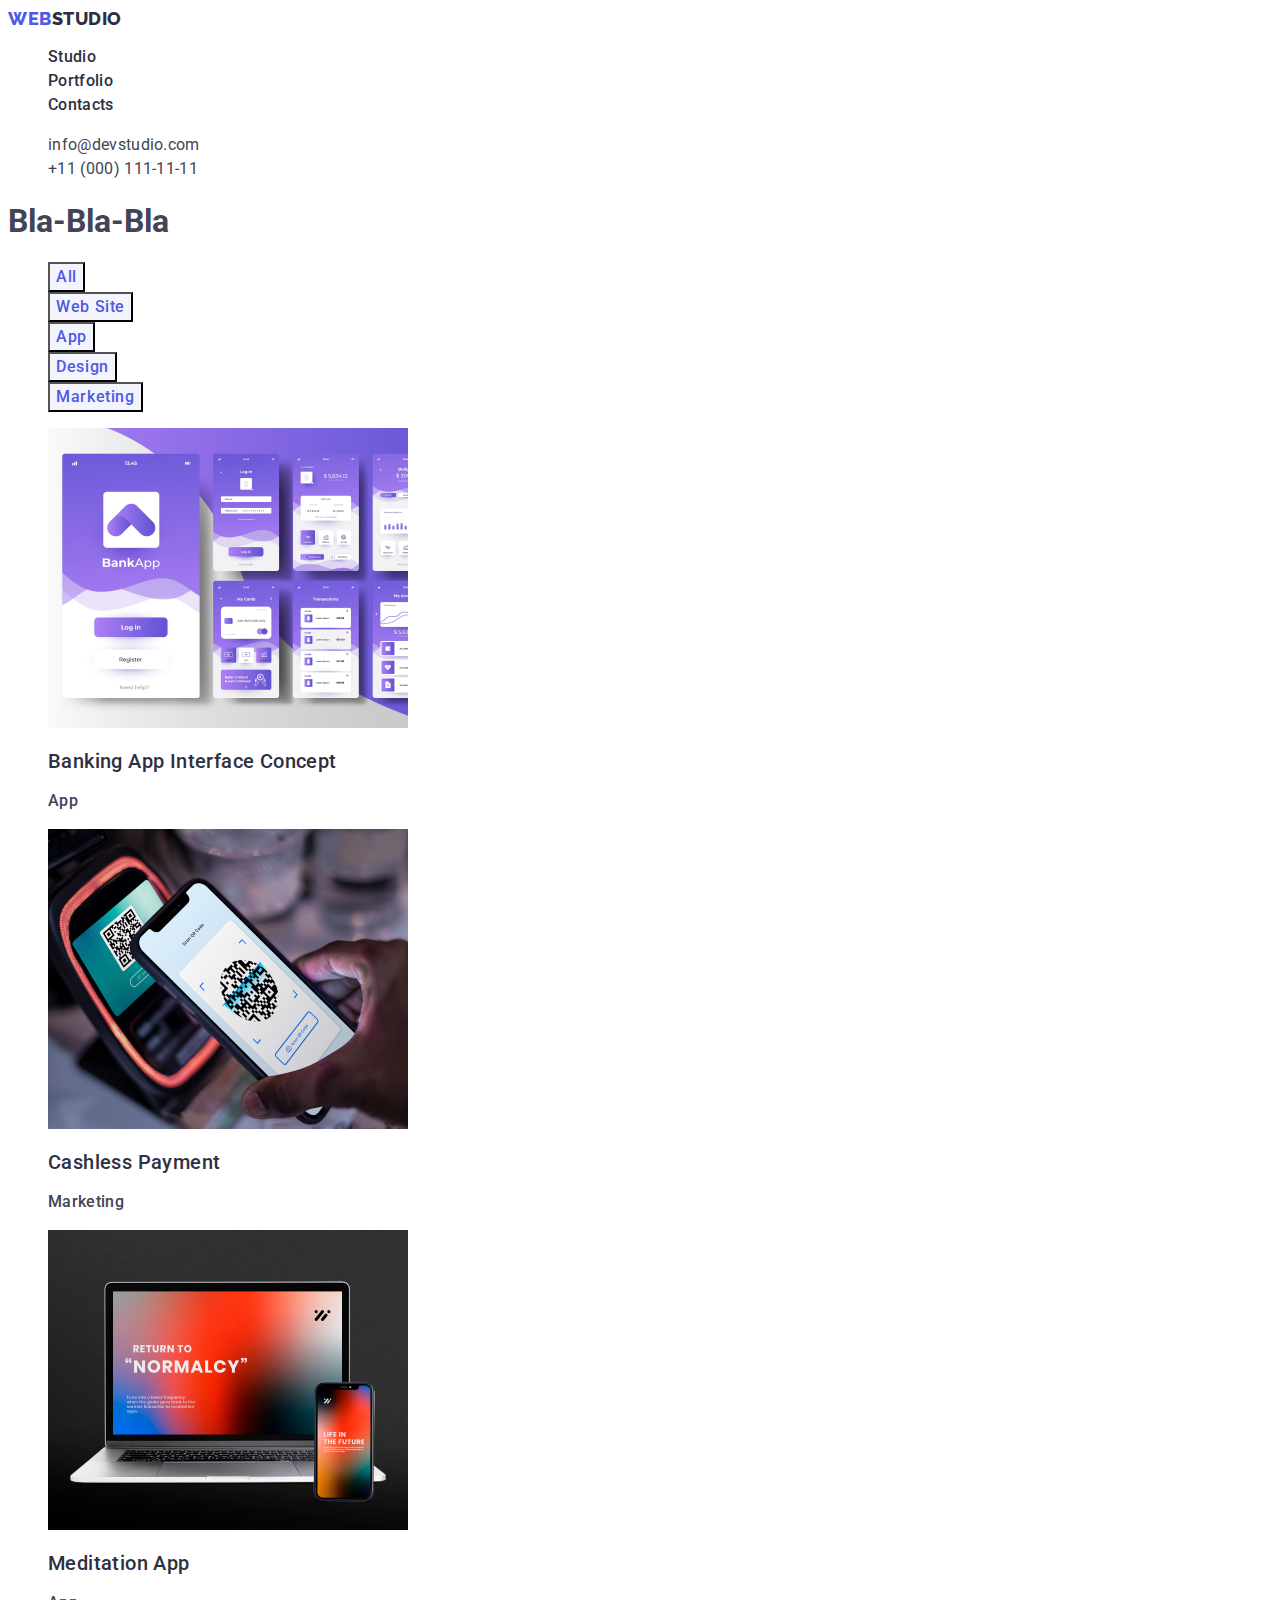
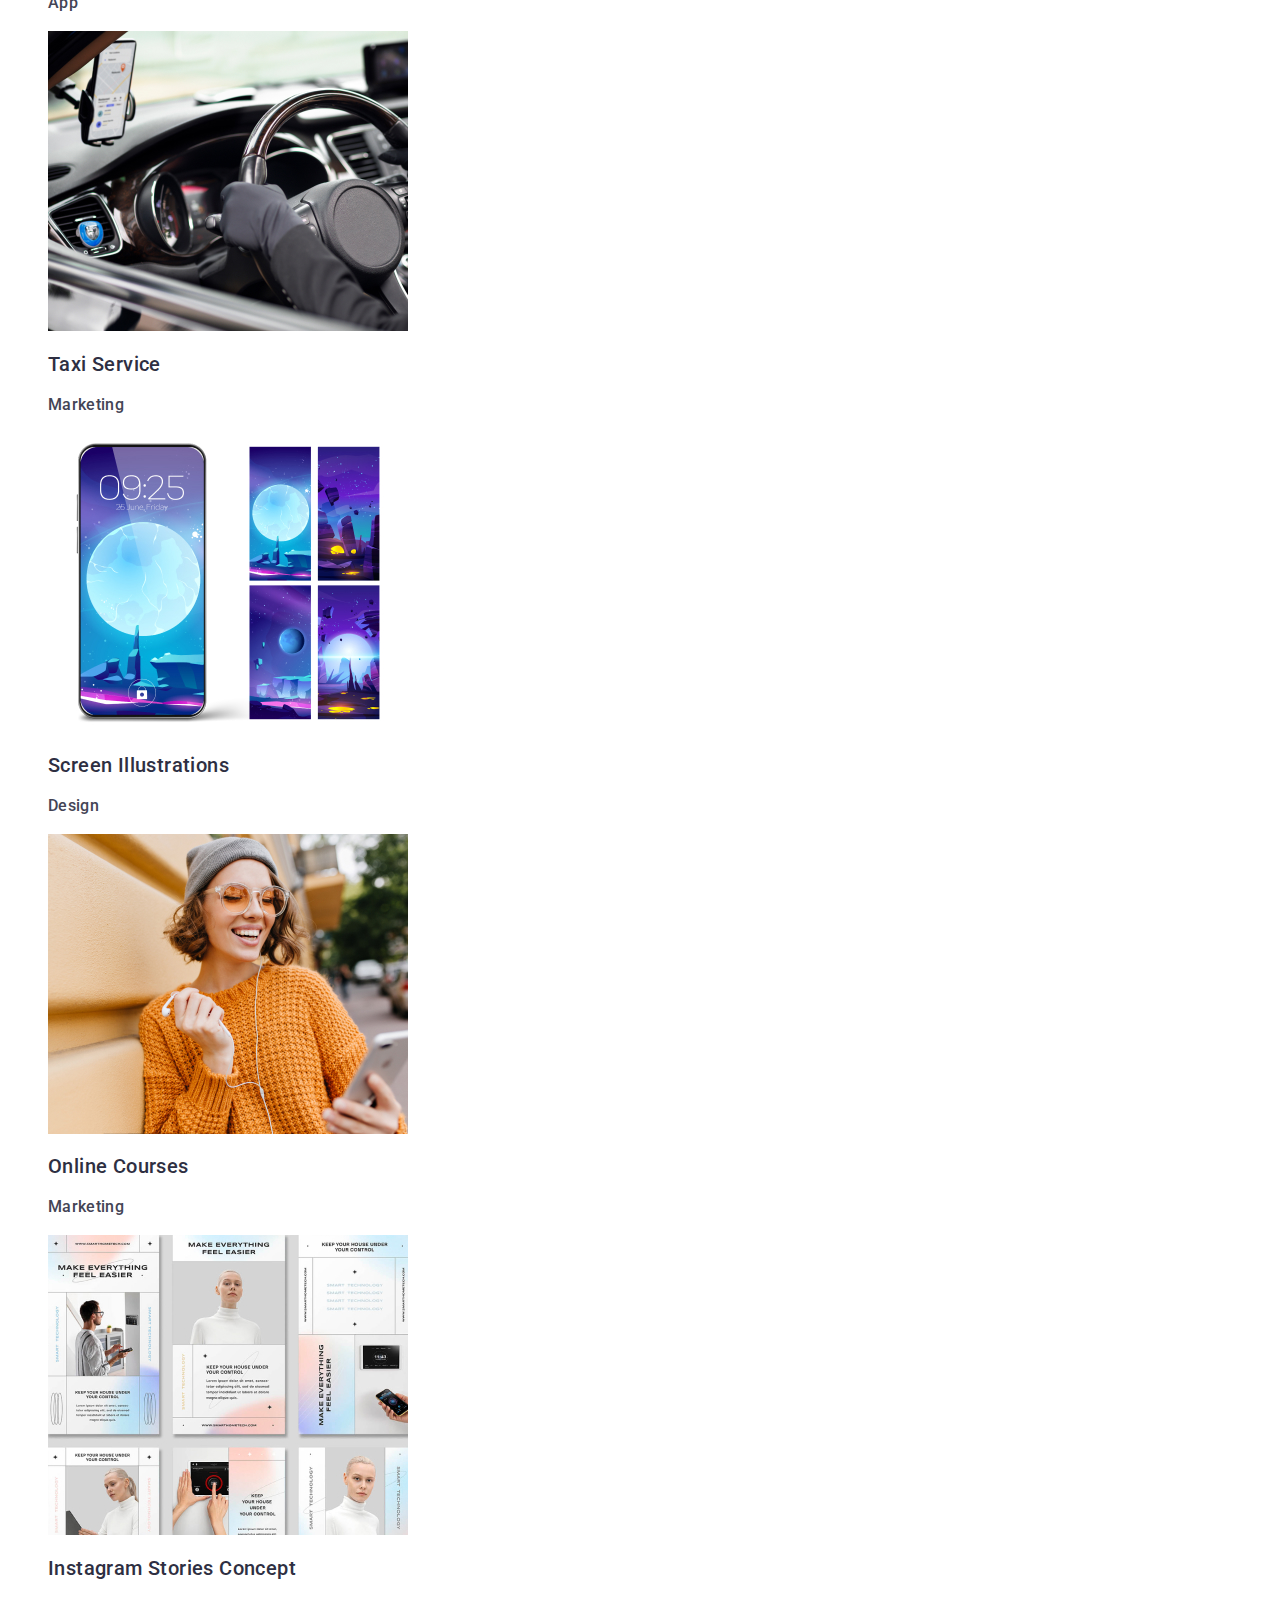
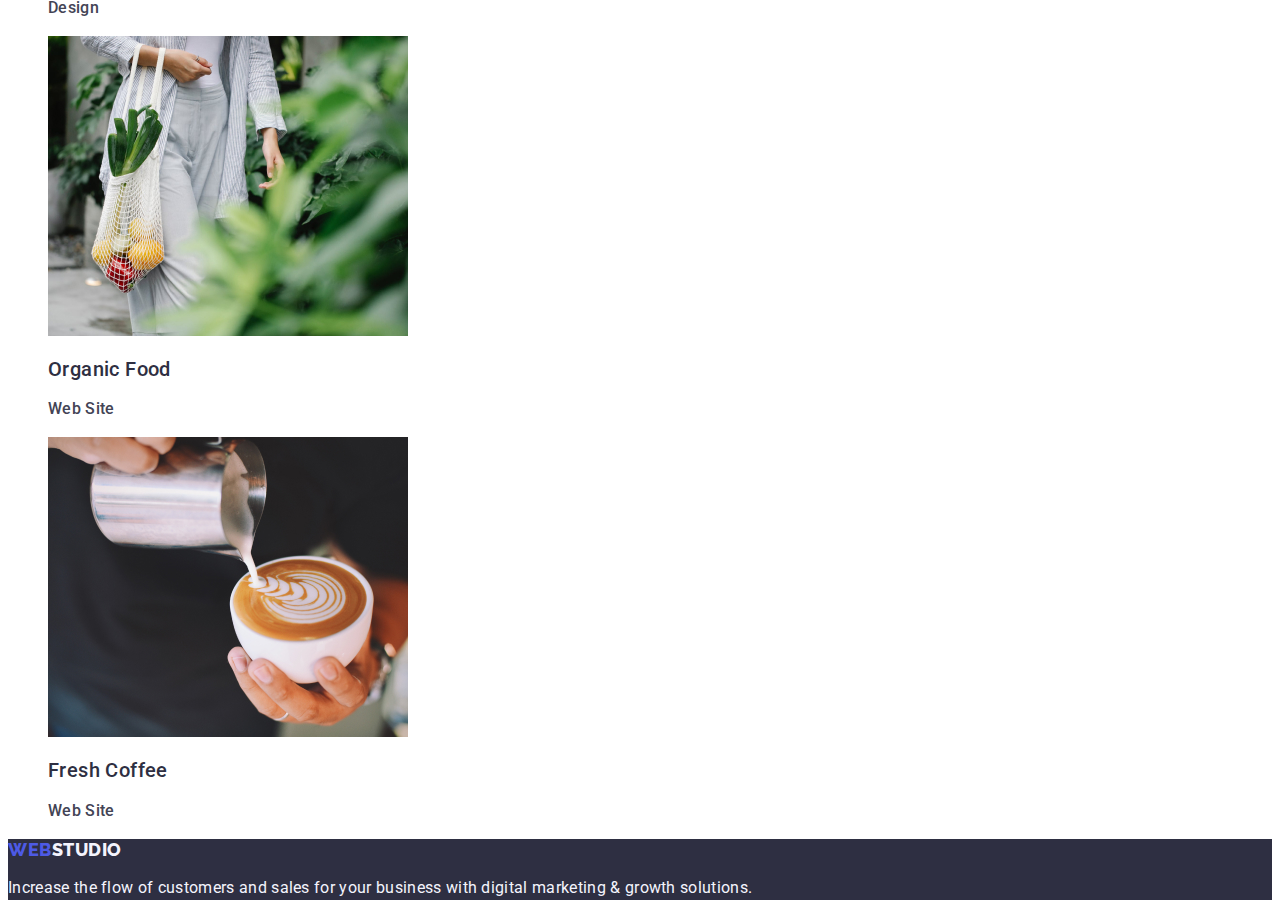
==== portfolio.html @ 4696fb1e "Initial commit" ====
<!DOCTYPE html>
<html lang="en">

<head>
    <meta charset="UTF-8">
    <meta name="viewport" content="width=device-width, initial-scale=1.0">
    <title>Document</title>
    <link rel="preconnect" href="https://fonts.googleapis.com">
    <link rel="preconnect" href="https://fonts.gstatic.com" crossorigin>
    <link
        href="https://fonts.googleapis.com/css2?family=Raleway:wght@800&family=Roboto:wght@400;500;700;900&display=swap"
        rel="stylesheet">
    <link rel="stylesheet" href="css/styles.css">
</head>

<body>
    <header>
        <nav>
            <a href="./index.html" class="web link">Web<span class="head-studio">Studio</span></a>
            <ul class="list">
                <li>
                    <a href="./index.html" class="nav_list link">Studio</a>
                </li>
                <li>
                    <a href="./portfolio.html" class="nav_list link">Portfolio</a>
                </li>
                <li>
                    <a href="" class="nav_list link">Contacts</a>
                </li>
            </ul>
        </nav>
        <address class="info">
            <ul class="list">
                <li>
                    <a href="mailto:info@devstudio.com" class="info-style link">info@devstudio.com</a>
                </li>
                <li>
                    <a href="tel:+110001111111" class="info-style link">+11 (000) 111-11-11</a>
                </li>
            </ul>
        </address>
    </header>
    <main>
        <section>
            <h1>Bla-Bla-Bla</h1>
            <ul class="list">
                <li>
                    <button type="button" class="portfolio-btn">All</button>
                </li>
                <li>
                    <button type="button" class="portfolio-btn">Web Site</button>
                </li>
                <li>
                    <button type="button" class="portfolio-btn">App</button>
                </li>
                <li>
                    <button type="button" class="portfolio-btn">Design</button>
                </li>
                <li>
                    <button type="button" class="portfolio-btn">Marketing</button>
                </li>
            </ul>
            <ul class="list">
                <li>
                    <a href="" class="link">
                        <img src="./images/ProjectCard1.jpg" alt="ProjectCard1" width="360">
                        <h2 class="portfolio-article">Banking App Interface Concept</h2>
                        <p class="portfolio-paragraph">App</p>
                    </a>
                </li>
                <li>
                    <a href="" class="link">
                        <img src="./images/ProjectCard2.jpg" alt="ProjectCard2" width="360">
                        <h2 class="portfolio-article">Cashless Payment</h2>
                        <p class="portfolio-paragraph">Marketing</p>
                    </a>
                </li>
                <li>
                    <a href="" class="link">
                        <img src="./images/ProjectCard3.jpg" alt="ProjectCard3" width="360">
                        <h2 class="portfolio-article">Meditation App</h2>
                        <p class="portfolio-paragraph">App</p>
                    </a>
                </li>
                <li>
                    <a href="" class="link">
                        <img src="./images/ProjectCard4.jpg" alt="ProjectCard4" width="360">
                        <h2 class="portfolio-article">Taxi Service</h2>
                        <p class="portfolio-paragraph">Marketing</p>
                    </a>
                </li>
                <li>
                    <a href="" class="link">
                        <img src="./images/ProjectCard5.jpg" alt="ProjectCard5" width="360">
                        <h2 class="portfolio-article">Screen Illustrations</h2>
                        <p class="portfolio-paragraph">Design</p>
                    </a>
                </li>
                <li>
                    <a href="" class="link">
                        <img src="./images/ProjectCard6.jpg" alt="ProjectCard6" width="360">
                        <h2 class="portfolio-article">Online Courses</h2>
                        <p class="portfolio-paragraph">Marketing</p>
                    </a>
                </li>
                <li>
                    <a href="" class="link">
                        <img src="./images/ProjectCard7.jpg" alt="ProjectCard7" width="360">
                        <h2 class="portfolio-article">Instagram Stories Concept</h2>
                        <p class="portfolio-paragraph">Design</p>
                    </a>
                </li>
                <li>
                    <a href="" class="link">
                        <img src="./images/ProjectCard8.jpg" alt="ProjectCard8" width="360">
                        <h2 class="portfolio-article">Organic Food</h2>
                        <p class="portfolio-paragraph">Web Site</p>
                    </a>
                </li>
                <li>
                    <a href="" class="link">
                        <img src="./images/ProjectCard9.jpg" alt="ProjectCard9" width="360">
                        <h2 class="portfolio-article">Fresh Coffee</h2>
                        <p class="portfolio-paragraph">Web Site</p>
                    </a>
                </li>
            </ul>
        </section>
    </main>
    <footer class="foo">
        <a href="./index.html" class="web link">Web<span class="foo-studio">Studio</span></a>
        <p class="foo-paragraph">
            Increase the flow of customers and sales for your business with digital marketing & growth solutions.
        </p>
    </footer>
</body>

</html>
---- css/styles.css ----
:root {
  --gray: #434455;
  --dark_gray: #2e2f42;
  --iris: #4d5ae5;
  --cloud: #f4f4fd;
}

body {
  background-color: #ffffff;
  color: #434455;
  font-family: 'Roboto', sans-serif;
  font-weight: 400;
  font-size: 16px;
}
header {
  background-color: white;
}
footer {
  background-color: var(--dark_gray);
  color: var(--cloud);
}
.sect-first {
  background-color: var(--dark_gray);
}
.solution {
  color: #ffffff;
  line-height: 1.07;
  font-size: 56px;
  font-weight: 700;
  text-align: center;
  letter-spacing: 0.02em;
}
.article {
  color: var(--dark_gray);
  font-size: 36px;
  font-weight: 700;
  text-transform: capitalize;
  text-align: center;
  line-height: 1.11;
  letter-spacing: 0.02em;
}
.features-article {
  color: var(--dark_gray);
  font-size: 20px;
  font-weight: 500;
  line-height: 1.2;
  letter-spacing: 0.02em;
}
.people-article {
  color: var(--dark_gray);
  font-size: 20px;
  font-weight: 500;
  line-height: 1.2;
  letter-spacing: 0.02em;
}
.portfolio-article {
  color: var(--dark_gray);
  font-size: 20px;
  font-weight: 500;
  line-height: 1.2;
  letter-spacing: 0.02em;
}
.features-paragraph {
  color: var(--gray);
  font-size: 16px;
  font-weight: 500;
  line-height: 1.5;
  letter-spacing: 0.02em;
}
.people-paragraph {
  color: var(--gray);
  font-size: 16px;
  font-weight: 500;
  line-height: 1.5;
  letter-spacing: 0.02em;
}
.portfolio-paragraph {
  color: var(--gray);
  font-size: 16px;
  font-weight: 500;
  line-height: 1.5;
  letter-spacing: 0.02em;
}
.sect-fourth {
  background-color: var(--cloud);
}
.list-back {
  background-color: #ffffff;
}
.btn {
  background: var(--iris);
  color: white;
  font-family: 'Roboto', sans-serif;
  font-size: 16px;
  line-height: 1.5;
  letter-spacing: 0.04em;
  font-weight: 500;
  cursor: pointer;
}
.btn:hover {
  background-color: #404bbf;
}
.btn:focus {
  background-color: #404bbf;
}
.portfolio-btn {
  font-family: 'Roboto', sans-serif;
  font-weight: 500;
  letter-spacing: 0.04em;
  font-size: 16px;
  line-height: 1.5;
  cursor: pointer;
  color: var(--iris);
  background-color: var(--cloud);
}
.portfolio-btn:focus {
  color: #ffffff;
  background-color: #404bbf;
}
.portfolio-btn:hover {
  color: #ffffff;
  background-color: #404bbf;
}
.web {
  font-size: 18px;
  font-family: 'Raleway', sans-serif;
  font-weight: 800;
  line-height: 1.17;
  letter-spacing: 0.03em;
  text-transform: uppercase;
  text-decoration: none;
  color: var(--iris);
}
.link {
  text-decoration: none;
}
.list {
  list-style: none;
}
.head-studio {
  color: var(--dark_gray);
}
.foo-studio {
  color: var(--cloud);
}
.nav_list {
  font-weight: 500;
  font-size: 16px;
  line-height: 1.5;
  letter-spacing: 0.02em;
  color: var(--dark_gray);
}
.nav_list:focus {
  color: #404bbf;
}
.nav_list:hover {
  color: #404bbf;
}
.info {
  font-style: normal;
}
.info-style {
  font-size: 16px;
  line-height: 1.5;
  letter-spacing: 0.02em;
  color: var(--gray);
}
.info-style:hover {
  color: #404bbf;
}
.info-style:focus {
  color: #404bbf;
}
.foo-paragraph {
  letter-spacing: 0.02em;
  line-height: 1.5;
  color: var(--cloud);
}
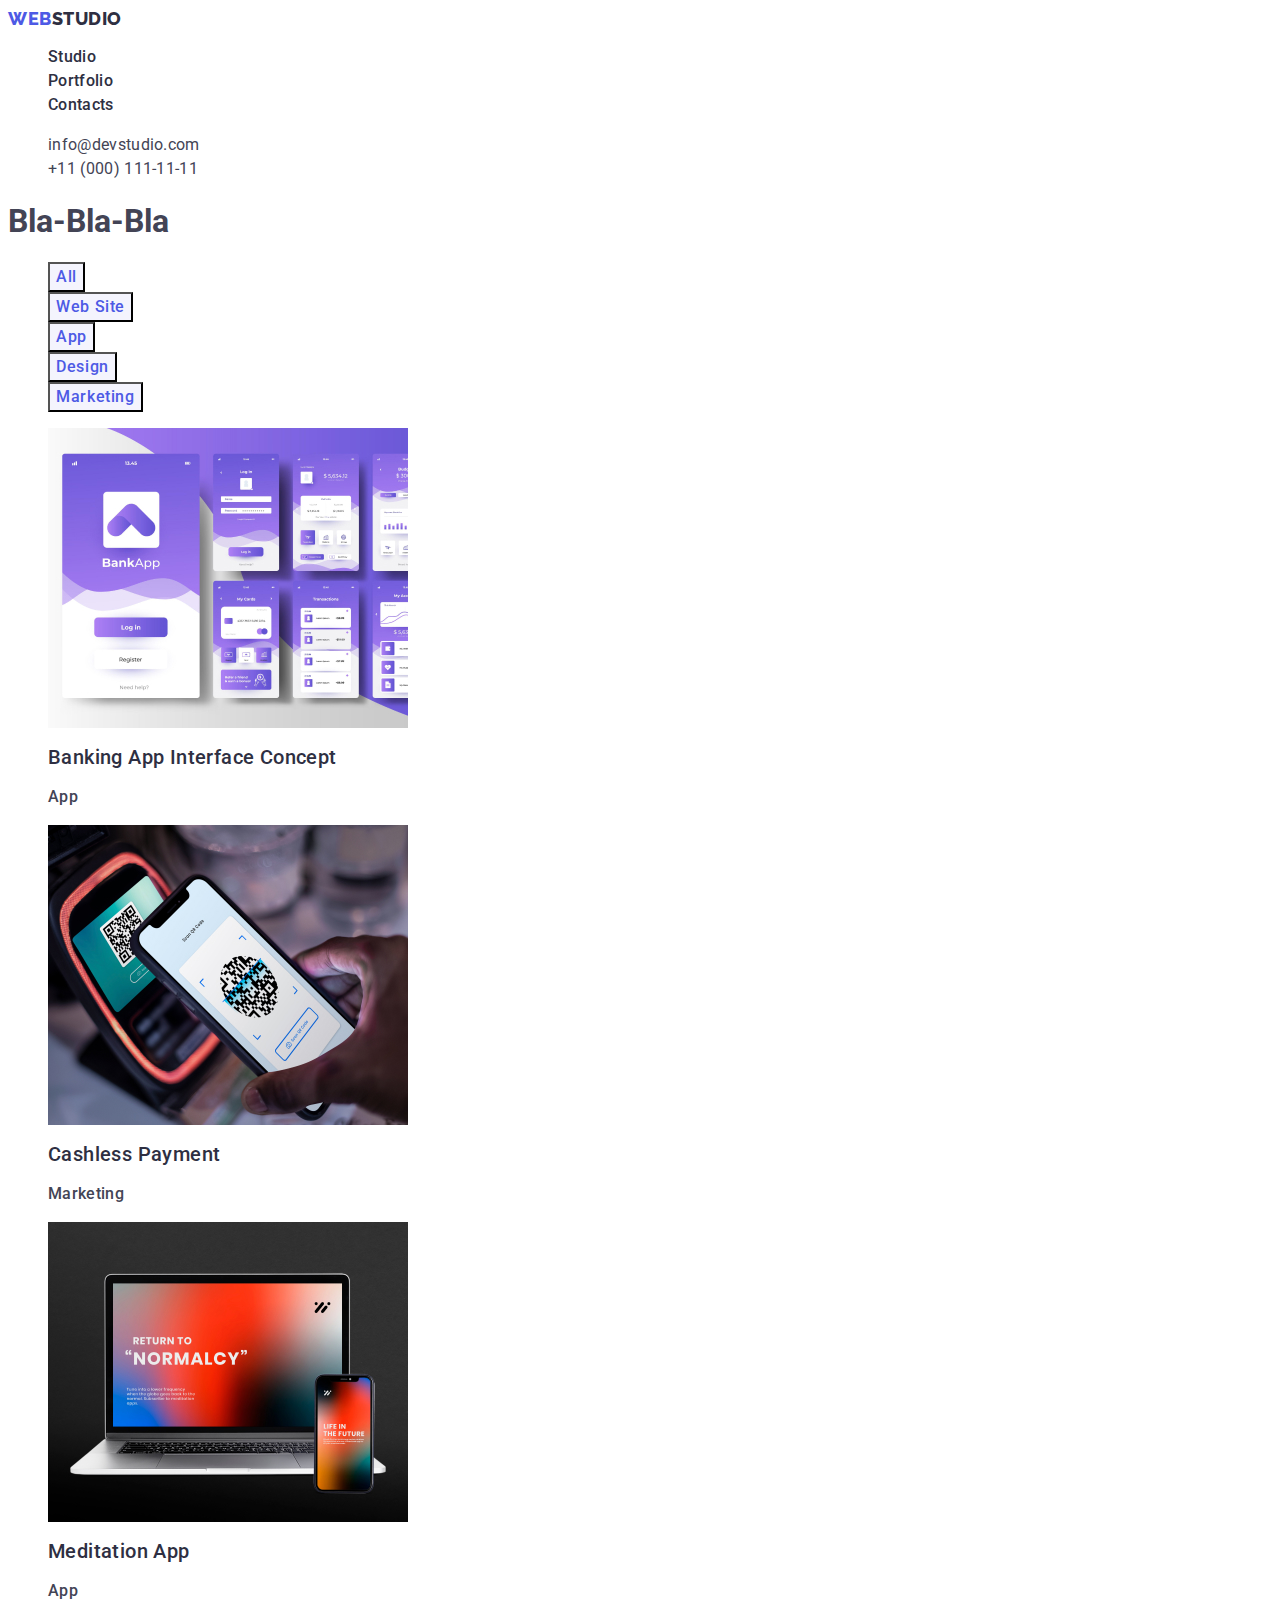
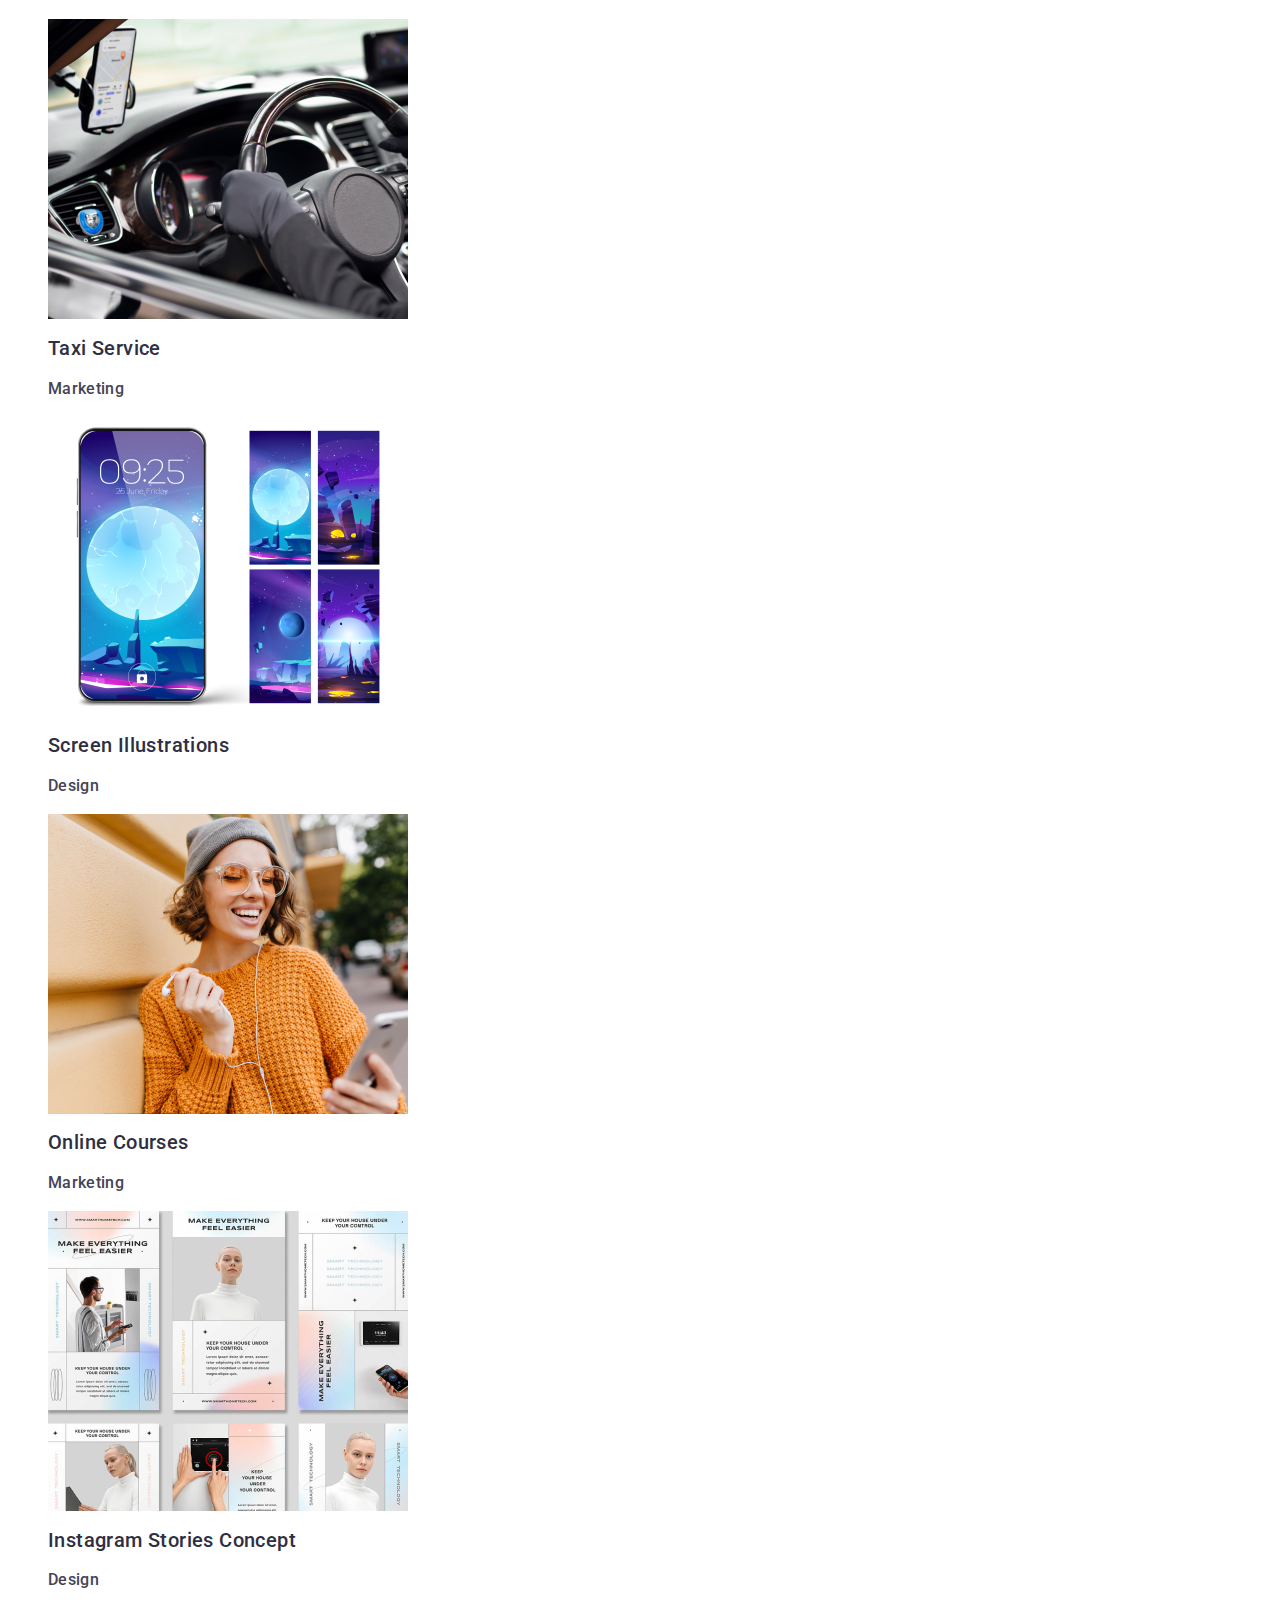
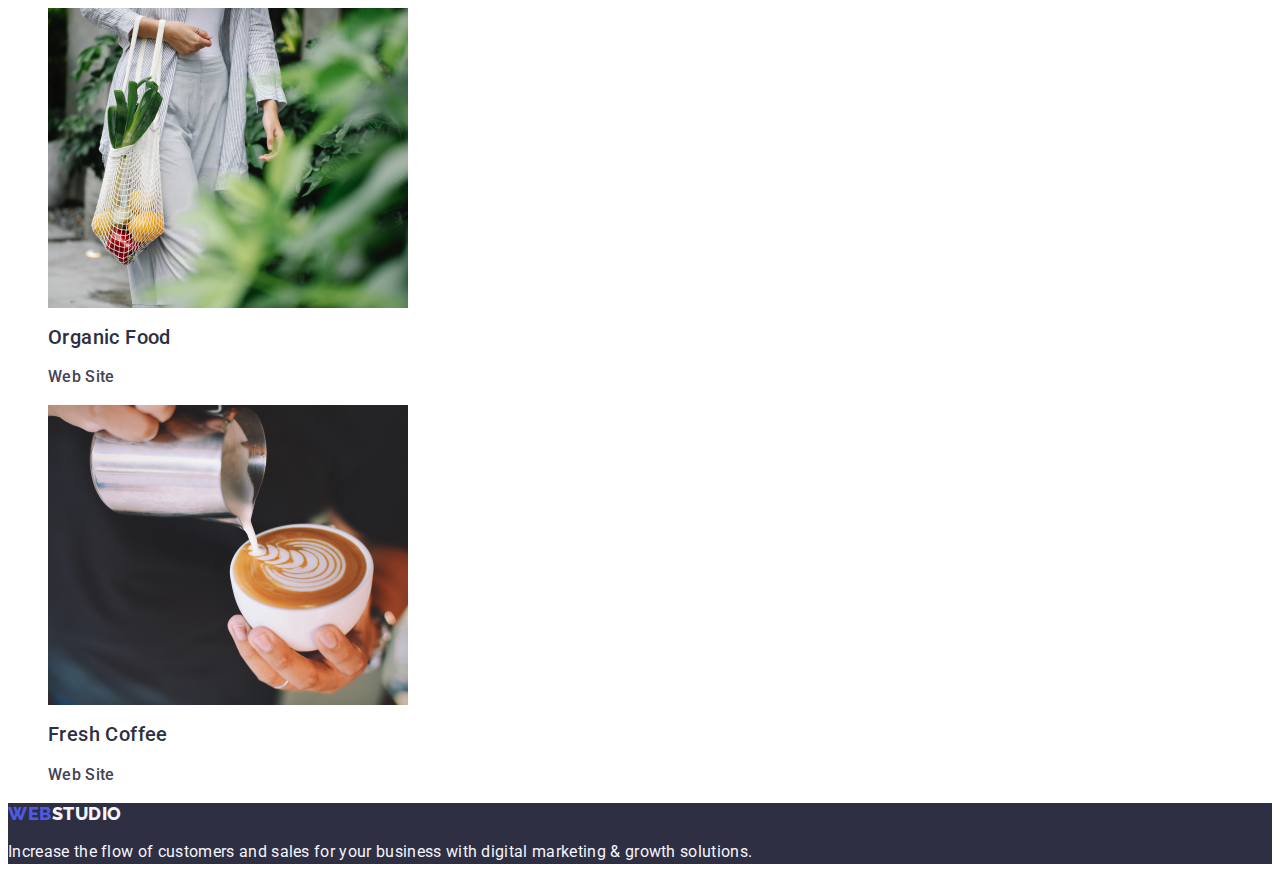
==== commit 9f0edbc6: "Update styles.css and index.html" ====
--- a/portfolio.html
+++ b/portfolio.html
@@ -7,6 +7,7 @@
     <title>Document</title>
     <link rel="preconnect" href="https://fonts.googleapis.com">
     <link rel="preconnect" href="https://fonts.gstatic.com" crossorigin>
+    <link rel="stylesheet" href="node_modules/modern-normalize/modern-normalize.css">
     <link
         href="https://fonts.googleapis.com/css2?family=Raleway:wght@800&family=Roboto:wght@400;500;700;900&display=swap"
         rel="stylesheet">
@@ -19,13 +20,13 @@
             <a href="./index.html" class="web link">Web<span class="head-studio">Studio</span></a>
             <ul class="list">
                 <li>
-                    <a href="./index.html" class="nav_list link">Studio</a>
+                    <a href="./index.html" class="nav-list link">Studio</a>
                 </li>
                 <li>
-                    <a href="./portfolio.html" class="nav_list link">Portfolio</a>
+                    <a href="./portfolio.html" class="nav-list link">Portfolio</a>
                 </li>
                 <li>
-                    <a href="" class="nav_list link">Contacts</a>
+                    <a href="" class="nav-list link">Contacts</a>
                 </li>
             </ul>
         </nav>
--- a/css/styles.css
+++ b/css/styles.css
@@ -12,23 +12,66 @@
   font-weight: 400;
   font-size: 16px;
 }
-header {
-  background-color: white;
-}
 footer {
   background-color: var(--dark_gray);
   color: var(--cloud);
 }
+img {
+  display: block;
+}
+.head {
+  border-bottom: 1px solid #e7e9fc;
+}
+.head-section {
+  display: flex;
+}
+.navigation {
+  display: flex;
+  align-items: center;
+}
+.navigation-list {
+  display: flex;
+  gap: 40px;
+}
+.nav-list {
+  font-weight: 500;
+  font-size: 16px;
+  line-height: 1.5;
+  letter-spacing: 0.02em;
+  padding: 24px 0;
+  color: var(--dark_gray);
+}
+.nav-list:focus {
+  color: #404bbf;
+}
+.nav-list:hover {
+  color: #404bbf;
+}
 .sect-first {
+  padding: 188px 0;
   background-color: var(--dark_gray);
+}
+.sect-second {
+  padding: 120px 0;
+}
+.sect-third {
+  padding-bottom: 120px;
 }
 .solution {
   color: #ffffff;
   line-height: 1.07;
   font-size: 56px;
   font-weight: 700;
+  max-width: 496px;
   text-align: center;
   letter-spacing: 0.02em;
+}
+.features-list {
+  gap: 24px;
+}
+.images-list {
+  display: flex;
+  gap: 24px;
 }
 .article {
   color: var(--dark_gray);
@@ -38,6 +81,7 @@
   text-align: center;
   line-height: 1.11;
   letter-spacing: 0.02em;
+  margin-bottom: 72px;
 }
 .features-article {
   color: var(--dark_gray);
@@ -45,6 +89,10 @@
   font-weight: 500;
   line-height: 1.2;
   letter-spacing: 0.02em;
+  margin-bottom: 8px;
+}
+.image {
+  flex-basis: calc((100% - 48px) / 3);
 }
 .people-article {
   color: var(--dark_gray);
@@ -66,6 +114,7 @@
   font-weight: 500;
   line-height: 1.5;
   letter-spacing: 0.02em;
+  width: calc((100% - 72px) / 4);
 }
 .people-paragraph {
   color: var(--gray);
@@ -96,6 +145,11 @@
   letter-spacing: 0.04em;
   font-weight: 500;
   cursor: pointer;
+  border-radius: 4px;
+  display: block;
+  border: none;
+  min-width: 169px;
+  height: 56px;
 }
 .btn:hover {
   background-color: #404bbf;
@@ -129,36 +183,36 @@
   letter-spacing: 0.03em;
   text-transform: uppercase;
   text-decoration: none;
+  margin-right: 76px;
   color: var(--iris);
 }
+
+/* Default classes */
 .link {
   text-decoration: none;
 }
 .list {
   list-style: none;
 }
+.container {
+  margin: 0 auto;
+  width: 1158px;
+  padding: 0 15px;
+}
+
 .head-studio {
   color: var(--dark_gray);
 }
 .foo-studio {
   color: var(--cloud);
 }
-.nav_list {
-  font-weight: 500;
-  font-size: 16px;
-  line-height: 1.5;
-  letter-spacing: 0.02em;
-  color: var(--dark_gray);
-}
-.nav_list:focus {
-  color: #404bbf;
-}
-.nav_list:hover {
-  color: #404bbf;
-}
 .info {
   font-style: normal;
 }
+.info-list {
+  display: flex;
+  gap: 40px;
+}
 .info-style {
   font-size: 16px;
   line-height: 1.5;
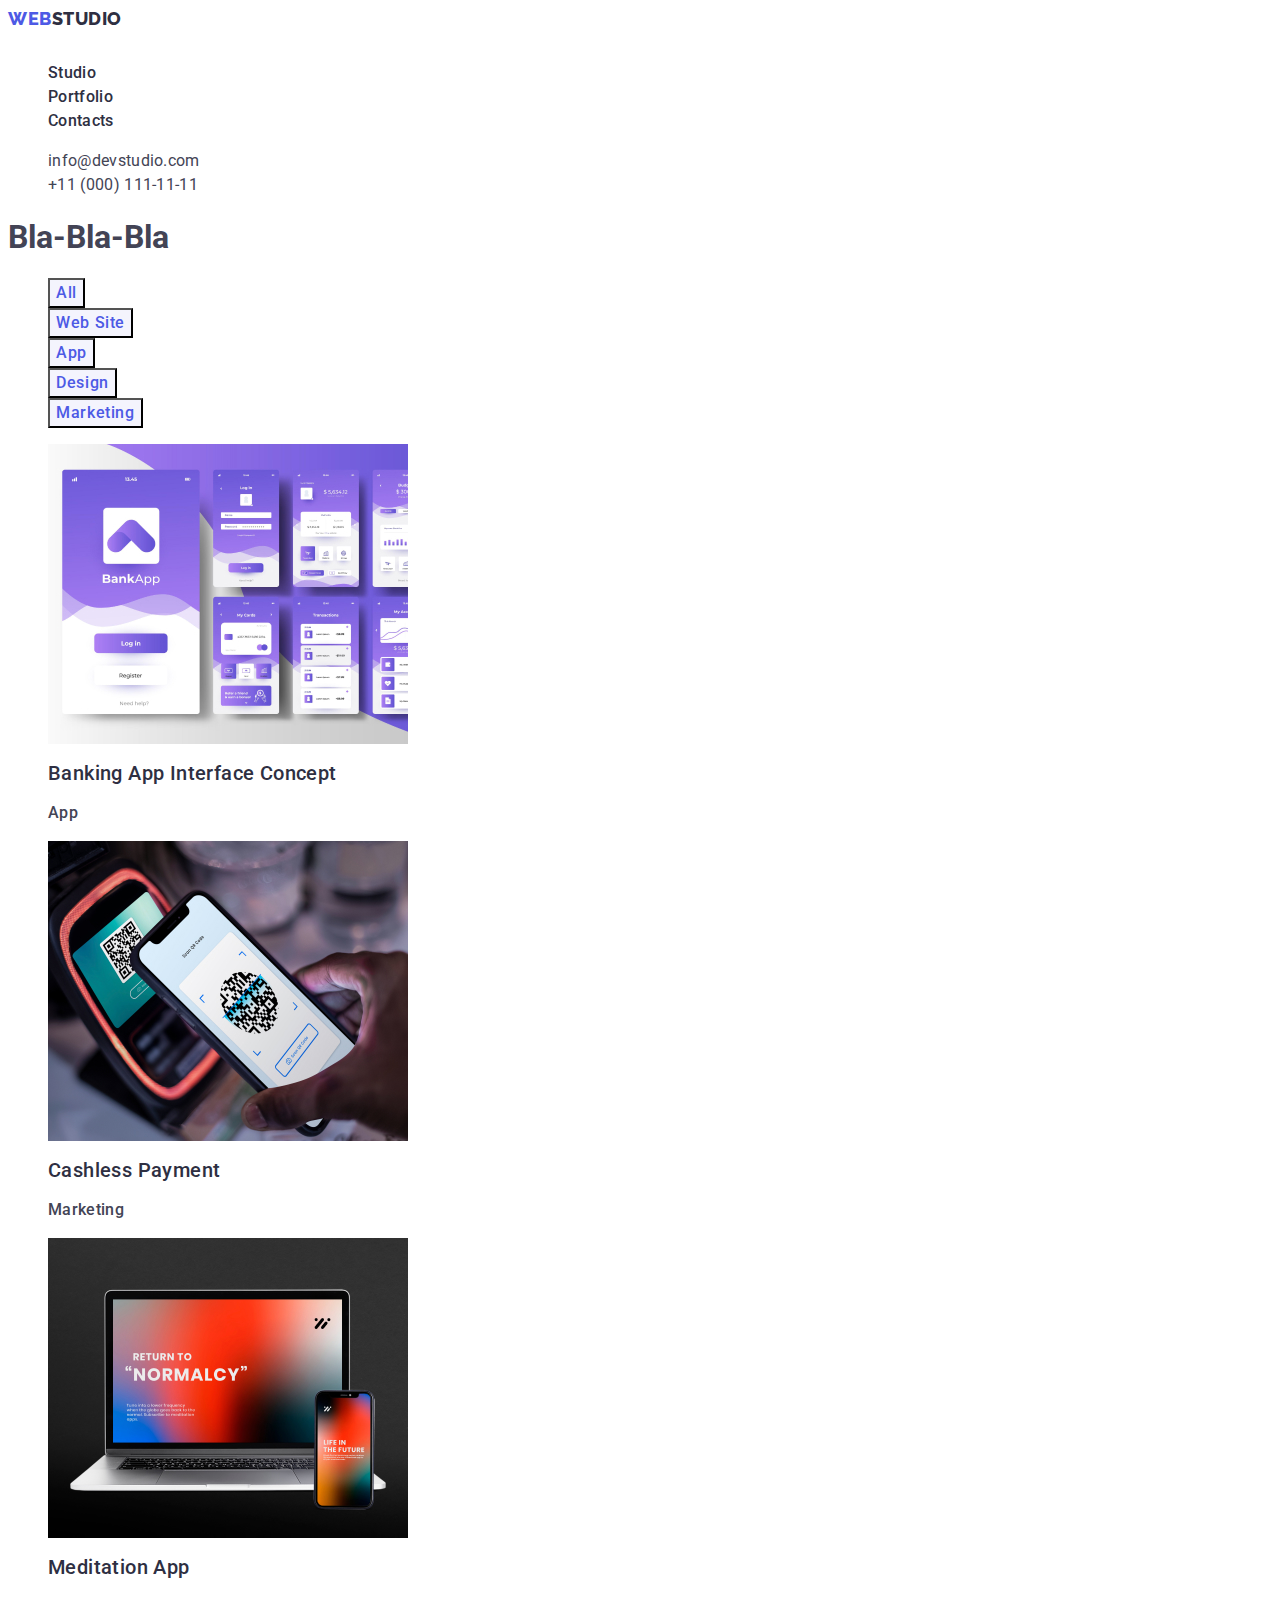
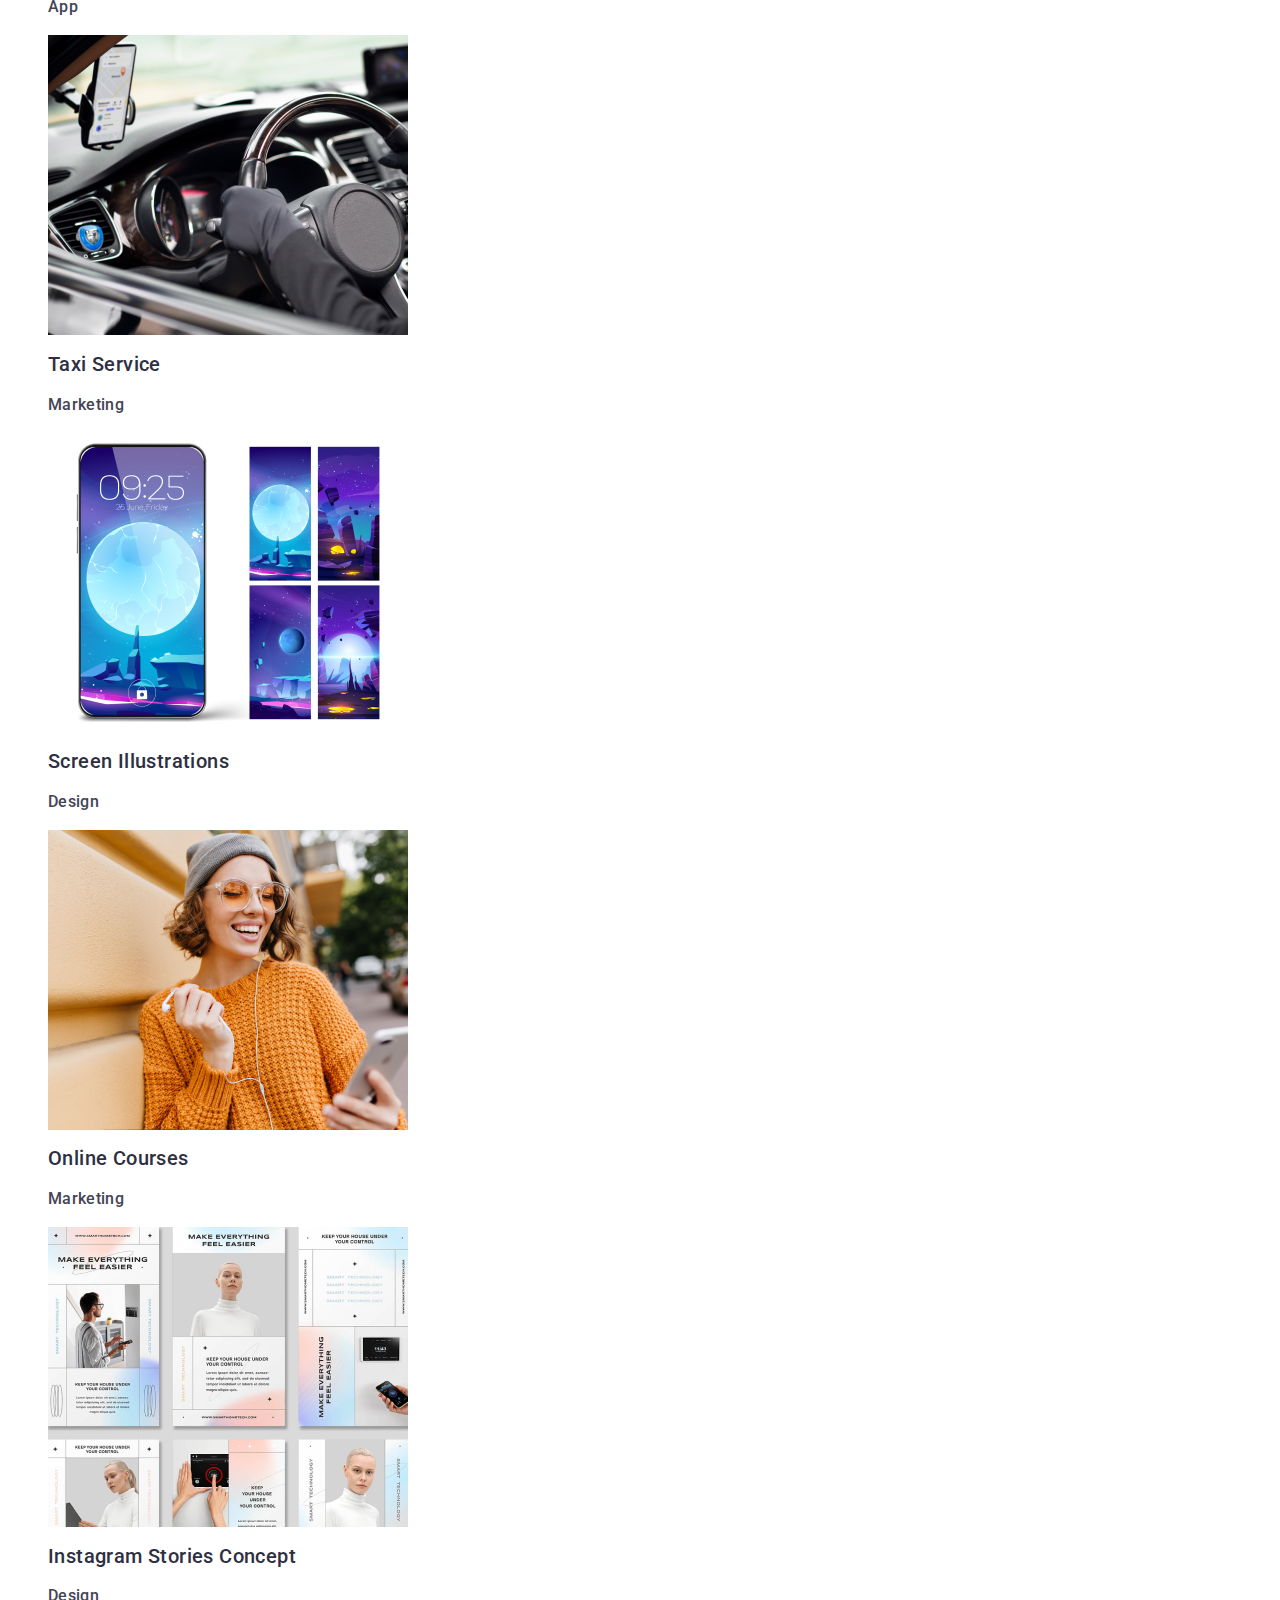
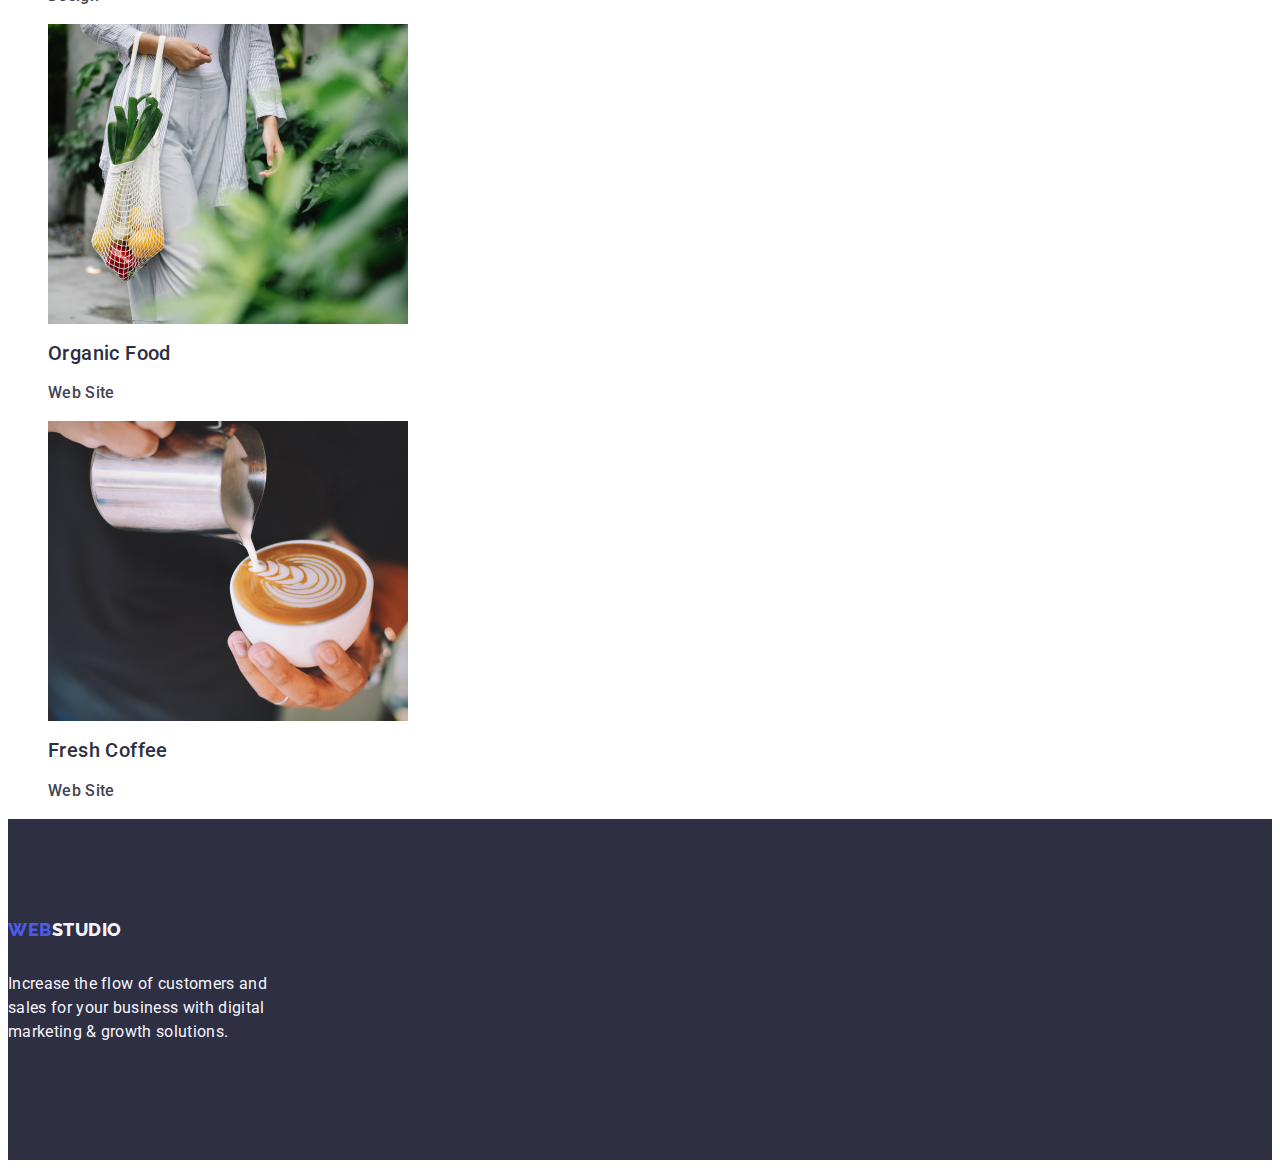
==== commit 9af1ef0f: "Update index.html and styles.css" ====
--- a/portfolio.html
+++ b/portfolio.html
@@ -7,10 +7,10 @@
     <title>Document</title>
     <link rel="preconnect" href="https://fonts.googleapis.com">
     <link rel="preconnect" href="https://fonts.gstatic.com" crossorigin>
-    <link rel="stylesheet" href="node_modules/modern-normalize/modern-normalize.css">
     <link
         href="https://fonts.googleapis.com/css2?family=Raleway:wght@800&family=Roboto:wght@400;500;700;900&display=swap"
         rel="stylesheet">
+    <link rel="stylesheet" href="node_modules/modern-normalize/modern-normalize.css">
     <link rel="stylesheet" href="css/styles.css">
 </head>
 
--- a/css/styles.css
+++ b/css/styles.css
@@ -185,6 +185,8 @@
   text-decoration: none;
   margin-right: 76px;
   color: var(--iris);
+  display: inline-block;
+  margin-bottom: 16px;
 }
 
 /* Default classes */
@@ -225,8 +227,12 @@
 .info-style:focus {
   color: #404bbf;
 }
+.foo {
+  padding: 100px 0;
+}
 .foo-paragraph {
   letter-spacing: 0.02em;
   line-height: 1.5;
+  max-width: 264px;
   color: var(--cloud);
 }
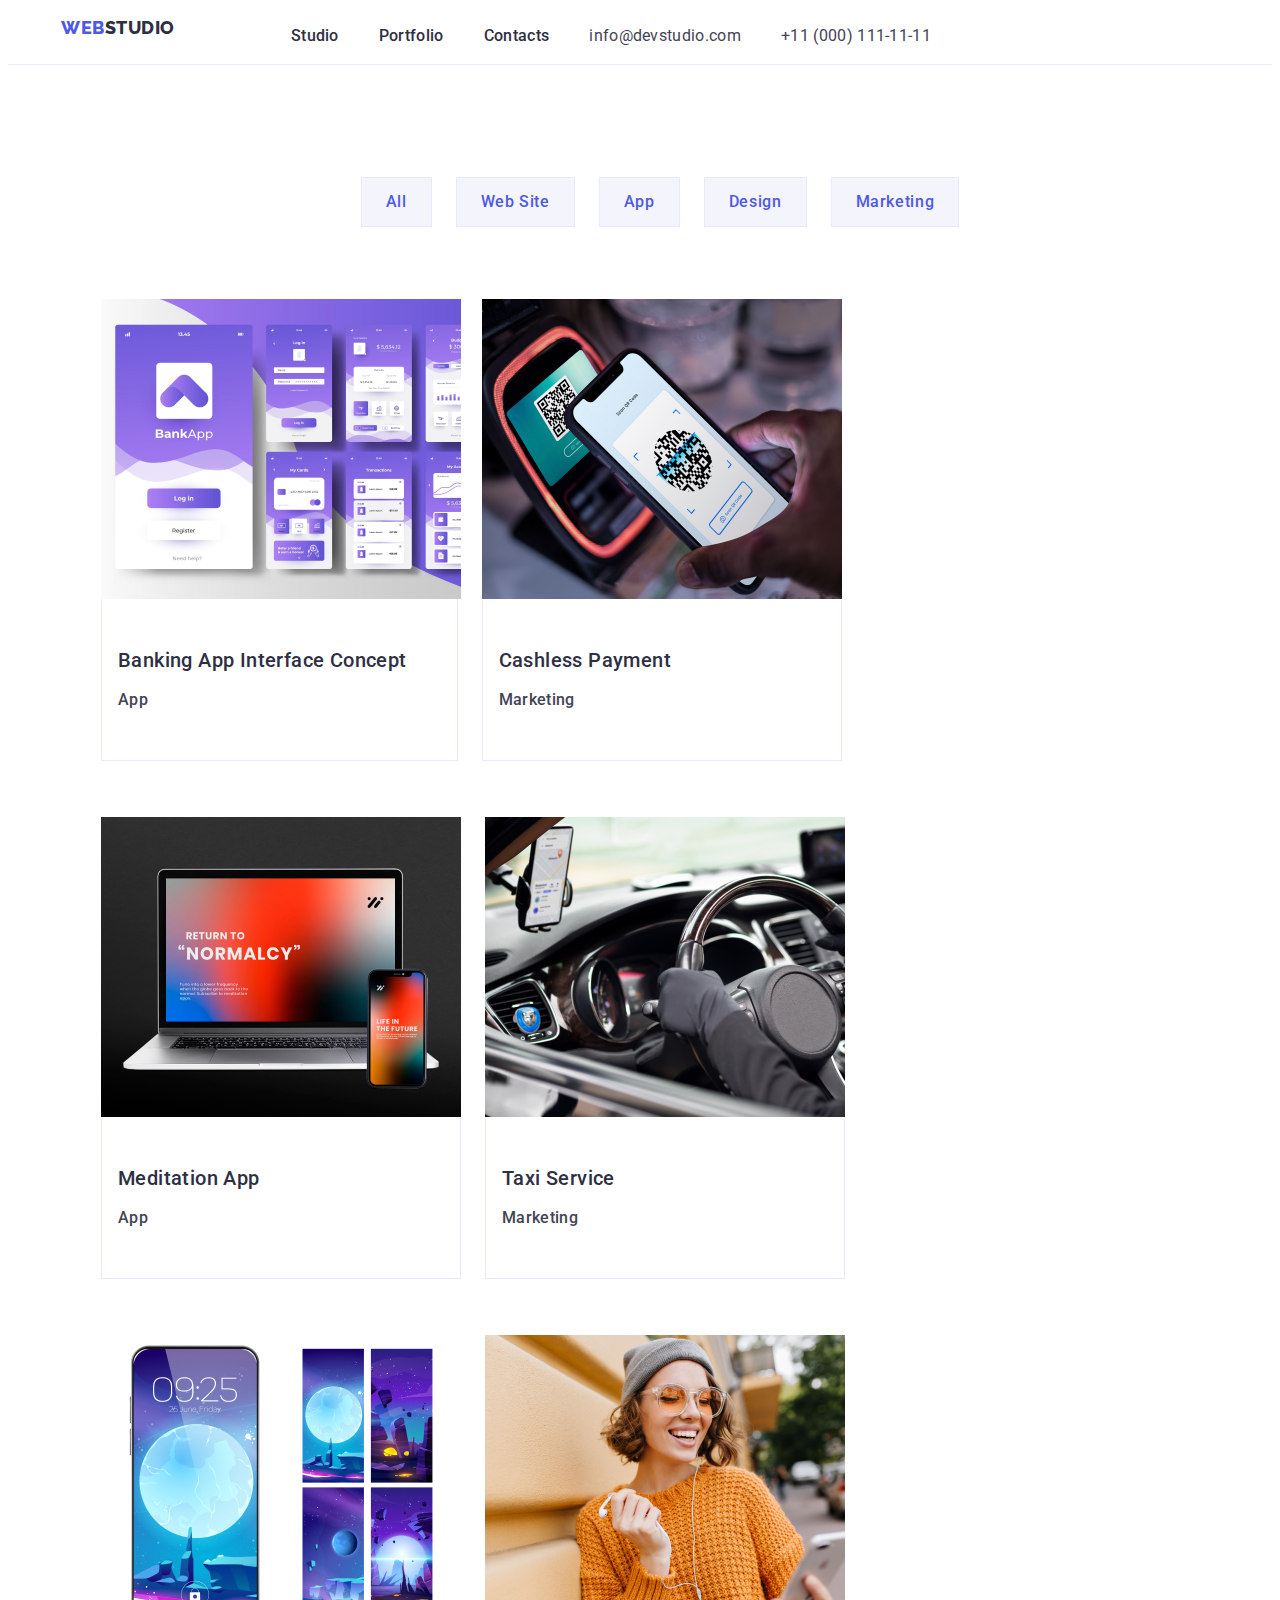
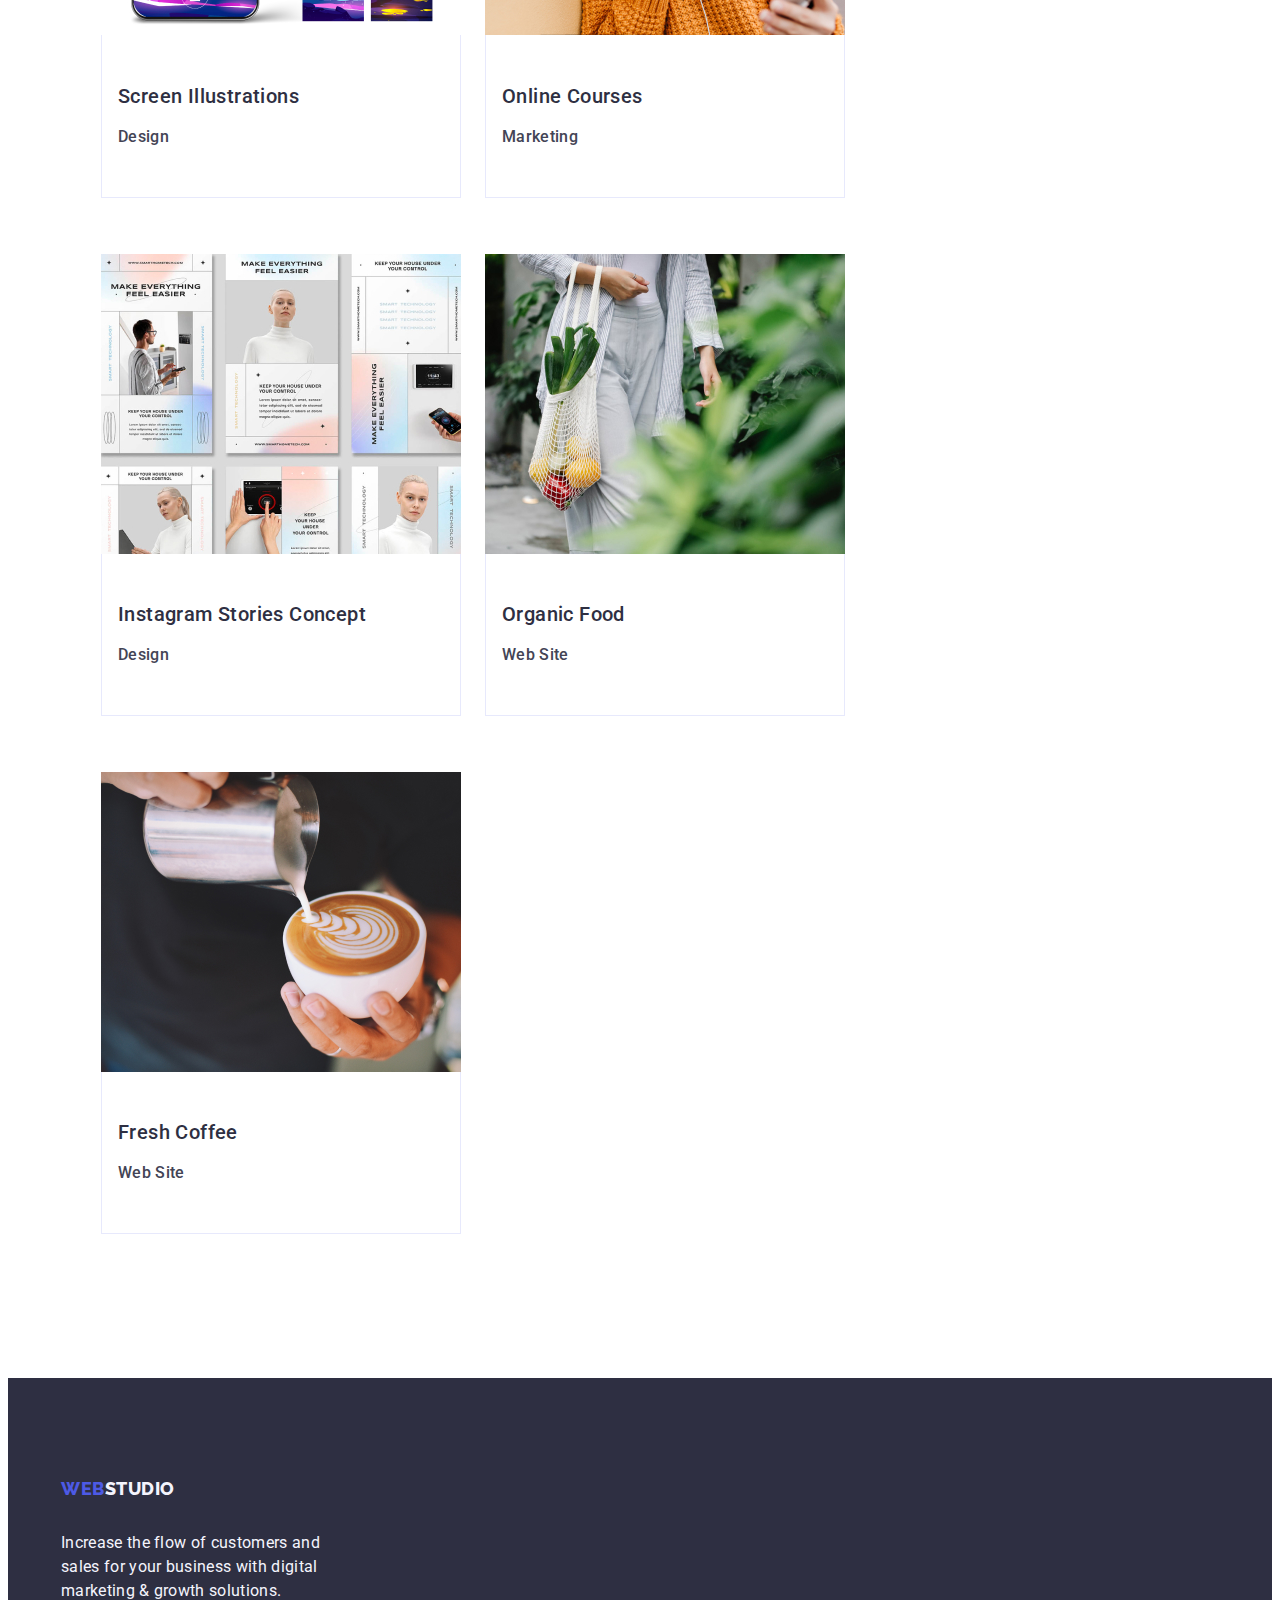
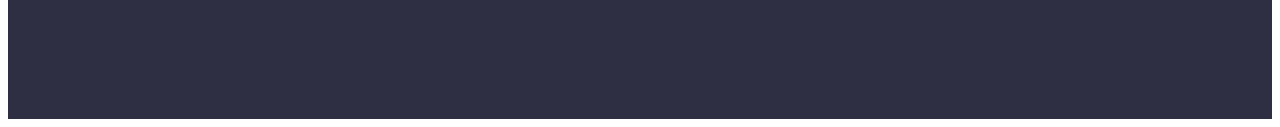
==== commit 04f3b944: "update styles.css and portfolio.html" ====
--- a/portfolio.html
+++ b/portfolio.html
@@ -5,134 +5,158 @@
     <meta charset="UTF-8">
     <meta name="viewport" content="width=device-width, initial-scale=1.0">
     <title>Document</title>
+    <link rel="stylesheet" href="node_modules/modern-normalize/modern-normalize.css">
     <link rel="preconnect" href="https://fonts.googleapis.com">
     <link rel="preconnect" href="https://fonts.gstatic.com" crossorigin>
     <link
         href="https://fonts.googleapis.com/css2?family=Raleway:wght@800&family=Roboto:wght@400;500;700;900&display=swap"
         rel="stylesheet">
-    <link rel="stylesheet" href="node_modules/modern-normalize/modern-normalize.css">
     <link rel="stylesheet" href="css/styles.css">
 </head>
 
 <body>
-    <header>
-        <nav>
-            <a href="./index.html" class="web link">Web<span class="head-studio">Studio</span></a>
-            <ul class="list">
-                <li>
-                    <a href="./index.html" class="nav-list link">Studio</a>
-                </li>
-                <li>
-                    <a href="./portfolio.html" class="nav-list link">Portfolio</a>
-                </li>
-                <li>
-                    <a href="" class="nav-list link">Contacts</a>
-                </li>
-            </ul>
-        </nav>
-        <address class="info">
-            <ul class="list">
-                <li>
-                    <a href="mailto:info@devstudio.com" class="info-style link">info@devstudio.com</a>
-                </li>
-                <li>
-                    <a href="tel:+110001111111" class="info-style link">+11 (000) 111-11-11</a>
-                </li>
-            </ul>
-        </address>
+    <header class="head">
+        <div class="head-section container">
+            <nav class="navigation">
+                <a href="./index.html" class="web link">Web<span class="head-studio">Studio</span></a>
+                <ul class="navigation-list list">
+                    <li>
+                        <a href="./index.html" class="nav-list link">Studio</a>
+                    </li>
+                    <li>
+                        <a href="./portfolio.html" class="nav-list link">Portfolio</a>
+                    </li>
+                    <li>
+                        <a href="" class="nav-list link">Contacts</a>
+                    </li>
+                </ul>
+            </nav>
+            <address class="info">
+                <ul class="info-list list">
+                    <li>
+                        <a href="mailto:info@devstudio.com" class="info-style link">info@devstudio.com</a>
+                    </li>
+                    <li>
+                        <a href="tel:+110001111111" class="info-style link">+11 (000) 111-11-11</a>
+                    </li>
+                </ul>
+            </address>
+        </div>
     </header>
     <main>
-        <section>
-            <h1>Bla-Bla-Bla</h1>
-            <ul class="list">
-                <li>
-                    <button type="button" class="portfolio-btn">All</button>
-                </li>
-                <li>
-                    <button type="button" class="portfolio-btn">Web Site</button>
-                </li>
-                <li>
-                    <button type="button" class="portfolio-btn">App</button>
-                </li>
-                <li>
-                    <button type="button" class="portfolio-btn">Design</button>
-                </li>
-                <li>
-                    <button type="button" class="portfolio-btn">Marketing</button>
-                </li>
-            </ul>
-            <ul class="list">
-                <li>
-                    <a href="" class="link">
-                        <img src="./images/ProjectCard1.jpg" alt="ProjectCard1" width="360">
-                        <h2 class="portfolio-article">Banking App Interface Concept</h2>
-                        <p class="portfolio-paragraph">App</p>
-                    </a>
-                </li>
-                <li>
-                    <a href="" class="link">
-                        <img src="./images/ProjectCard2.jpg" alt="ProjectCard2" width="360">
-                        <h2 class="portfolio-article">Cashless Payment</h2>
-                        <p class="portfolio-paragraph">Marketing</p>
-                    </a>
-                </li>
-                <li>
-                    <a href="" class="link">
-                        <img src="./images/ProjectCard3.jpg" alt="ProjectCard3" width="360">
-                        <h2 class="portfolio-article">Meditation App</h2>
-                        <p class="portfolio-paragraph">App</p>
-                    </a>
-                </li>
-                <li>
-                    <a href="" class="link">
-                        <img src="./images/ProjectCard4.jpg" alt="ProjectCard4" width="360">
-                        <h2 class="portfolio-article">Taxi Service</h2>
-                        <p class="portfolio-paragraph">Marketing</p>
-                    </a>
-                </li>
-                <li>
-                    <a href="" class="link">
-                        <img src="./images/ProjectCard5.jpg" alt="ProjectCard5" width="360">
-                        <h2 class="portfolio-article">Screen Illustrations</h2>
-                        <p class="portfolio-paragraph">Design</p>
-                    </a>
-                </li>
-                <li>
-                    <a href="" class="link">
-                        <img src="./images/ProjectCard6.jpg" alt="ProjectCard6" width="360">
-                        <h2 class="portfolio-article">Online Courses</h2>
-                        <p class="portfolio-paragraph">Marketing</p>
-                    </a>
-                </li>
-                <li>
-                    <a href="" class="link">
-                        <img src="./images/ProjectCard7.jpg" alt="ProjectCard7" width="360">
-                        <h2 class="portfolio-article">Instagram Stories Concept</h2>
-                        <p class="portfolio-paragraph">Design</p>
-                    </a>
-                </li>
-                <li>
-                    <a href="" class="link">
-                        <img src="./images/ProjectCard8.jpg" alt="ProjectCard8" width="360">
-                        <h2 class="portfolio-article">Organic Food</h2>
-                        <p class="portfolio-paragraph">Web Site</p>
-                    </a>
-                </li>
-                <li>
-                    <a href="" class="link">
-                        <img src="./images/ProjectCard9.jpg" alt="ProjectCard9" width="360">
-                        <h2 class="portfolio-article">Fresh Coffee</h2>
-                        <p class="portfolio-paragraph">Web Site</p>
-                    </a>
-                </li>
-            </ul>
+        <section class="sect">
+            <div class="container">
+                <h1 class="visually-hidden">Bla-Bla-Bla</h1>
+                <ul class="button-list list">
+                    <li>
+                        <button type="button" class="portfolio-btn">All</button>
+                    </li>
+                    <li>
+                        <button type="button" class="portfolio-btn">Web Site</button>
+                    </li>
+                    <li>
+                        <button type="button" class="portfolio-btn">App</button>
+                    </li>
+                    <li>
+                        <button type="button" class="portfolio-btn">Design</button>
+                    </li>
+                    <li>
+                        <button type="button" class="portfolio-btn">Marketing</button>
+                    </li>
+                </ul>
+                <ul class="portfolio-images-list list">
+                    <li class="portfolio-item">
+                        <a href="" class="link">
+                            <img src="./images/ProjectCard1.jpg" alt="ProjectCard1" width="360">
+                            <div class="portfolio-text">
+                                <h2 class="portfolio-article">Banking App Interface Concept</h2>
+                                <p class="portfolio-paragraph">App</p>
+                            </div>
+                        </a>
+                    </li>
+                    <li>
+                        <a href="" class="link">
+                            <img src="./images/ProjectCard2.jpg" alt="ProjectCard2" width="360">
+                            <div class="portfolio-text">
+                                <h2 class="portfolio-article">Cashless Payment</h2>
+                                <p class="portfolio-paragraph">Marketing</p>
+                            </div>
+                        </a>
+                    </li>
+                    <li>
+                        <a href="" class="link">
+                            <img src="./images/ProjectCard3.jpg" alt="ProjectCard3" width="360">
+                            <div class="portfolio-text">
+                                <h2 class="portfolio-article">Meditation App</h2>
+                                <p class="portfolio-paragraph">App</p>
+                            </div>
+                        </a>
+                    </li>
+                    <li>
+                        <a href="" class="link">
+                            <img src="./images/ProjectCard4.jpg" alt="ProjectCard4" width="360">
+                            <div class="portfolio-text">
+                                <h2 class="portfolio-article">Taxi Service</h2>
+                                <p class="portfolio-paragraph">Marketing</p>
+                            </div>
+                        </a>
+                    </li>
+                    <li>
+                        <a href="" class="link">
+                            <img src="./images/ProjectCard5.jpg" alt="ProjectCard5" width="360">
+                            <div class="portfolio-text">
+                                <h2 class="portfolio-article">Screen Illustrations</h2>
+                                <p class="portfolio-paragraph">Design</p>
+                            </div>
+                        </a>
+                    </li>
+                    <li>
+                        <a href="" class="link">
+                            <img src="./images/ProjectCard6.jpg" alt="ProjectCard6" width="360">
+                            <div class="portfolio-text">
+                                <h2 class="portfolio-article">Online Courses</h2>
+                                <p class="portfolio-paragraph">Marketing</p>
+                            </div>
+                        </a>
+                    </li>
+                    <li>
+                        <a href="" class="link">
+                            <img src="./images/ProjectCard7.jpg" alt="ProjectCard7" width="360">
+                            <div class="portfolio-text">
+                                <h2 class="portfolio-article">Instagram Stories Concept</h2>
+                                <p class="portfolio-paragraph">Design</p>
+                            </div>
+                        </a>
+                    </li>
+                    <li>
+                        <a href="" class="link">
+                            <img src="./images/ProjectCard8.jpg" alt="ProjectCard8" width="360">
+                            <div class="portfolio-text">
+                                <h2 class="portfolio-article">Organic Food</h2>
+                                <p class="portfolio-paragraph">Web Site</p>
+                            </div>
+                        </a>
+                    </li>
+                    <li>
+                        <a href="" class="link">
+                            <img src="./images/ProjectCard9.jpg" alt="ProjectCard9" width="360">
+                            <div class="portfolio-text">
+                                <h2 class="portfolio-article">Fresh Coffee</h2>
+                                <p class="portfolio-paragraph">Web Site</p>
+                            </div>
+                        </a>
+                    </li>
+                </ul>
+            </div>
         </section>
     </main>
     <footer class="foo">
-        <a href="./index.html" class="web link">Web<span class="foo-studio">Studio</span></a>
-        <p class="foo-paragraph">
-            Increase the flow of customers and sales for your business with digital marketing & growth solutions.
-        </p>
+        <div class="container">
+            <a href="./index.html" class="web link">Web<span class="foo-studio">Studio</span></a>
+            <p class="foo-paragraph">
+                Increase the flow of customers and sales for your business with digital marketing & growth solutions.
+            </p>
+        </div>
     </footer>
 </body>
 
--- a/css/styles.css
+++ b/css/styles.css
@@ -57,6 +57,13 @@
 .sect-third {
   padding-bottom: 120px;
 }
+.sect-fourth {
+  background-color: var(--cloud);
+  padding: 120px 0;
+}
+.sect {
+  padding: 96px 0 120px 0;
+}
 .solution {
   color: #ffffff;
   line-height: 1.07;
@@ -66,10 +73,27 @@
   text-align: center;
   letter-spacing: 0.02em;
 }
+.portfolio-images-list {
+  display: flex;
+  flex-wrap: wrap;
+  column-gap: 24px;
+  row-gap: 48px;
+}
+.button-list {
+  display: flex;
+  justify-content: center;
+  gap: 24px;
+  margin-bottom: 72px;
+}
 .features-list {
+  display: flex;
   gap: 24px;
 }
 .images-list {
+  display: flex;
+  gap: 24px;
+}
+.person-list {
   display: flex;
   gap: 24px;
 }
@@ -92,7 +116,7 @@
   margin-bottom: 8px;
 }
 .image {
-  flex-basis: calc((100% - 48px) / 3);
+  width: calc((100% - 3 * 16px) / 3);
 }
 .people-article {
   color: var(--dark_gray);
@@ -100,6 +124,8 @@
   font-weight: 500;
   line-height: 1.2;
   letter-spacing: 0.02em;
+  text-align: center;
+  margin-bottom: 8px;
 }
 .portfolio-article {
   color: var(--dark_gray);
@@ -114,6 +140,8 @@
   font-weight: 500;
   line-height: 1.5;
   letter-spacing: 0.02em;
+}
+.features-element {
   width: calc((100% - 72px) / 4);
 }
 .people-paragraph {
@@ -122,6 +150,7 @@
   font-weight: 500;
   line-height: 1.5;
   letter-spacing: 0.02em;
+  text-align: center;
 }
 .portfolio-paragraph {
   color: var(--gray);
@@ -130,11 +159,22 @@
   line-height: 1.5;
   letter-spacing: 0.02em;
 }
-.sect-fourth {
-  background-color: var(--cloud);
+.portfolio-text {
+  padding: 32px 16px;
+  border: 1px solid #e7e9fc;
+  border-top: none;
+  margin-bottom: 8px;
+}
+.people-container {
+  padding: 32px 0;
+}
+.portfolio-item {
+  width: calc((100% - 48px) / 3);
 }
 .list-back {
   background-color: #ffffff;
+  width: calc((100% - 3 * 24px) / 4);
+  border-radius: 0px 0px 4px 4px;
 }
 .btn {
   background: var(--iris);
@@ -164,16 +204,20 @@
   font-size: 16px;
   line-height: 1.5;
   cursor: pointer;
+  padding: 12px 24px;
+  border: 1px solid #e7e9fc;
   color: var(--iris);
   background-color: var(--cloud);
 }
 .portfolio-btn:focus {
   color: #ffffff;
   background-color: #404bbf;
+  border: 1px solid transparent;
 }
 .portfolio-btn:hover {
   color: #ffffff;
   background-color: #404bbf;
+  border: 1px solid transparent;
 }
 .web {
   font-size: 18px;
@@ -221,6 +265,18 @@
   letter-spacing: 0.02em;
   color: var(--gray);
 }
+.visually-hidden {
+  position: absolute;
+  width: 1px;
+  height: 1px;
+  margin: -1px;
+  border: 0;
+  padding: 0;
+  white-space: nowrap;
+  clip-path: inset(100%);
+  clip: rect(0 0 0 0);
+  overflow: hidden;
+}
 .info-style:hover {
   color: #404bbf;
 }
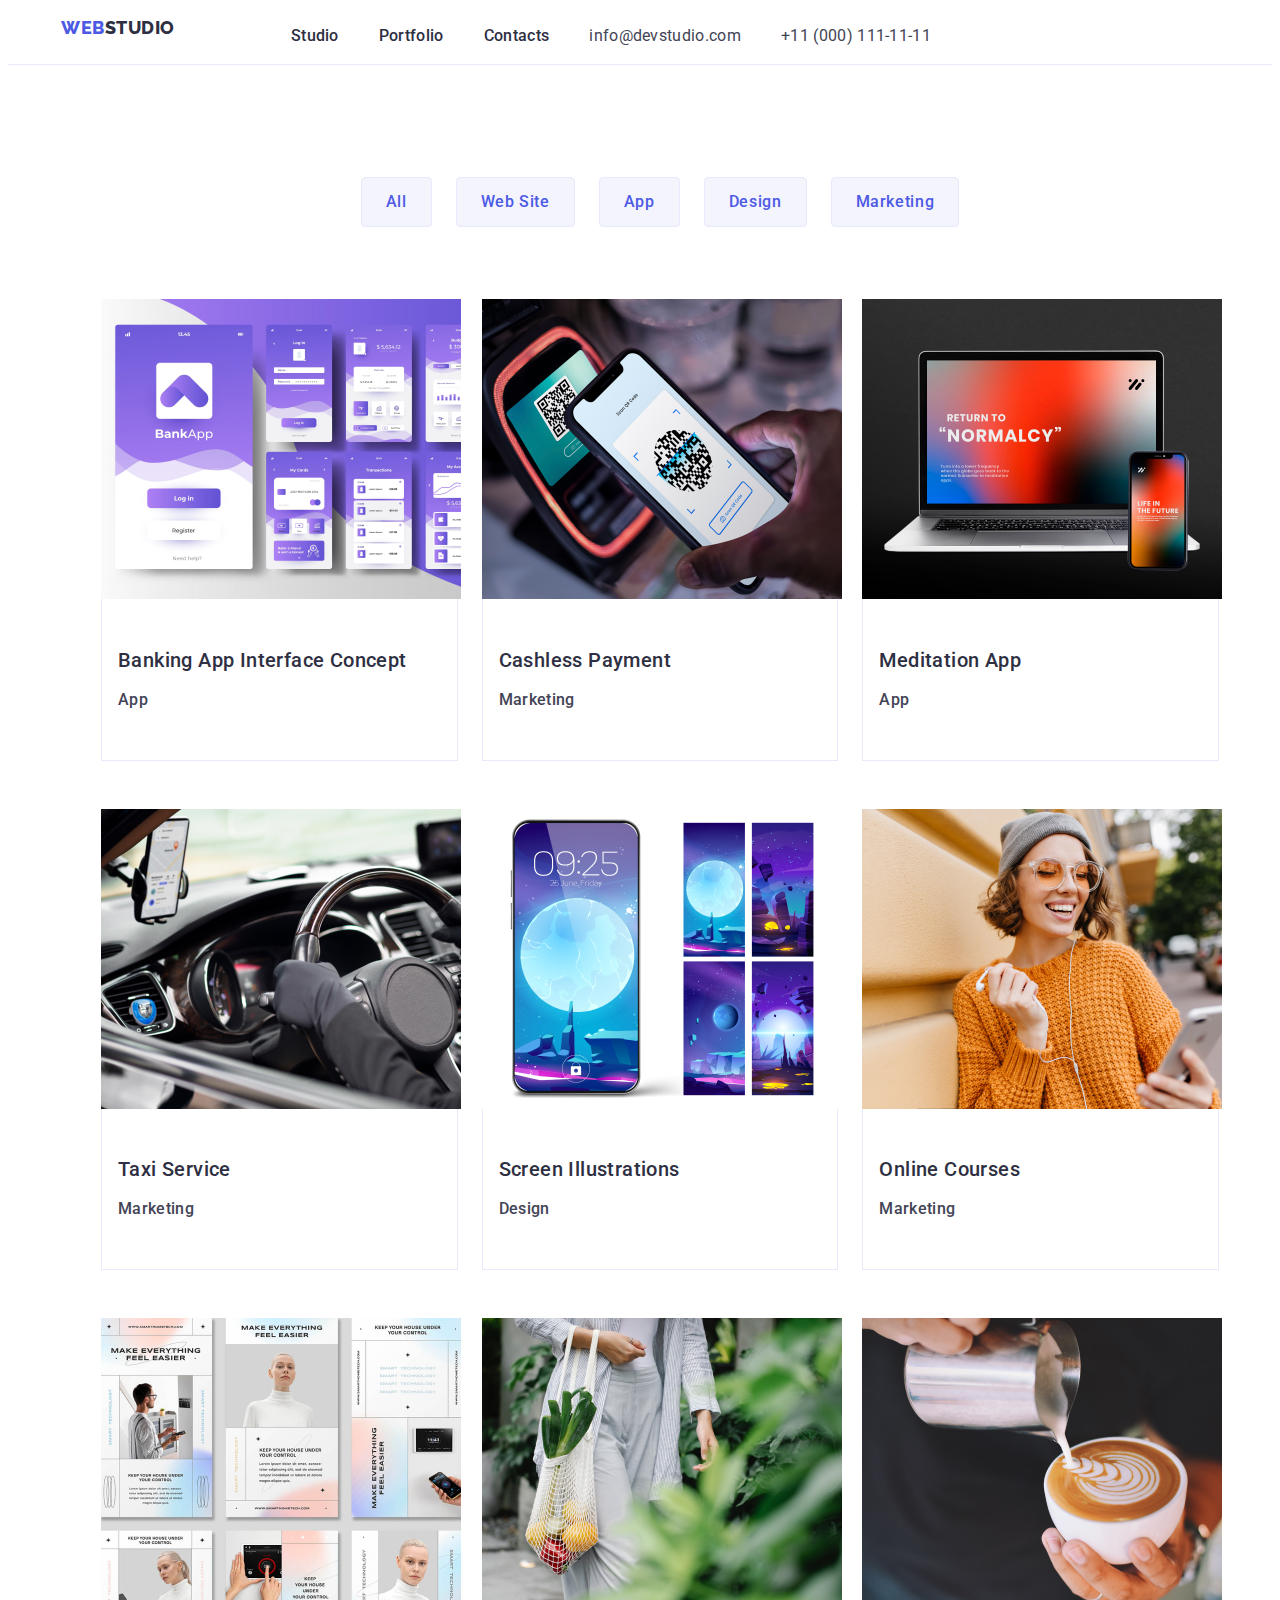
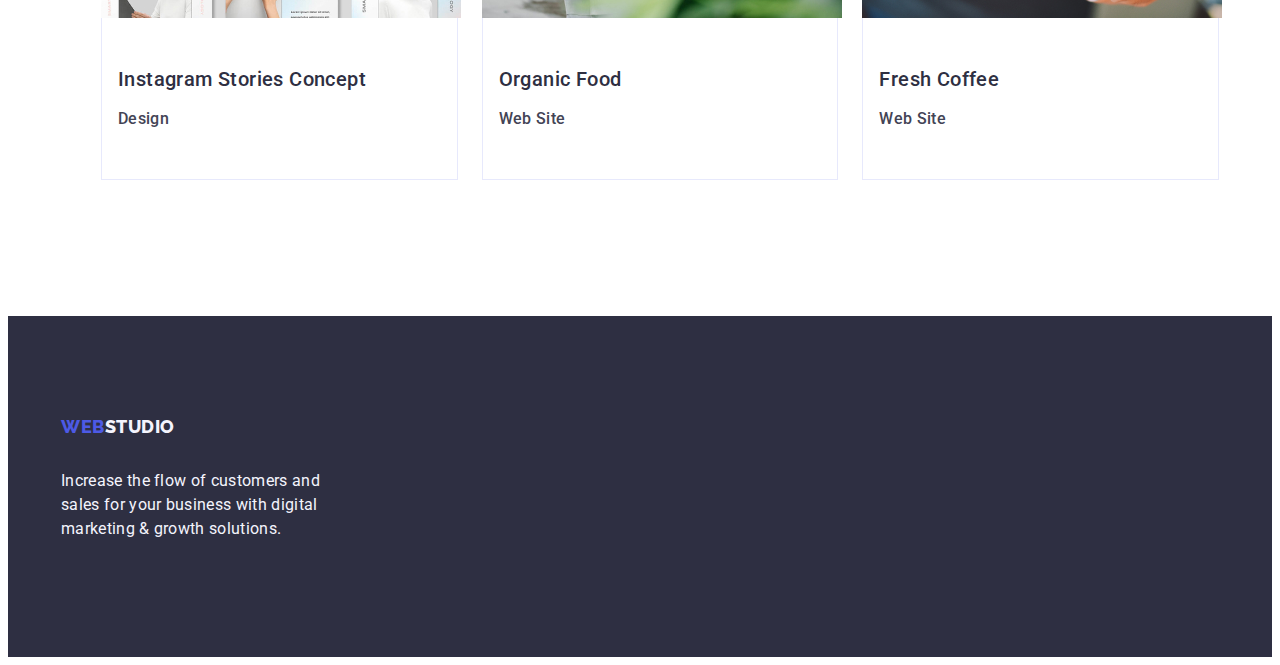
==== commit a9696a0c: "Update portfolio.html and styles.css" ====
--- a/portfolio.html
+++ b/portfolio.html
@@ -5,12 +5,14 @@
     <meta charset="UTF-8">
     <meta name="viewport" content="width=device-width, initial-scale=1.0">
     <title>Document</title>
-    <link rel="stylesheet" href="node_modules/modern-normalize/modern-normalize.css">
     <link rel="preconnect" href="https://fonts.googleapis.com">
     <link rel="preconnect" href="https://fonts.gstatic.com" crossorigin>
     <link
         href="https://fonts.googleapis.com/css2?family=Raleway:wght@800&family=Roboto:wght@400;500;700;900&display=swap"
         rel="stylesheet">
+    <link rel="stylesheet" href="https://cdnjs.cloudflare.com/ajax/libs/modern-normalize/2.0.0/modern-normalize.min.css"
+        integrity="sha512-4xo8blKMVCiXpTaLzQSLSw3KFOVPWhm/TRtuPVc4WG6kUgjH6J03IBuG7JZPkcWMxJ5huwaBpOpnwYElP/m6wg=="
+        crossorigin="anonymous" referrerpolicy="no-referrer" />
     <link rel="stylesheet" href="css/styles.css">
 </head>
 
@@ -74,7 +76,7 @@
                             </div>
                         </a>
                     </li>
-                    <li>
+                    <li class="portfolio-item">
                         <a href="" class="link">
                             <img src="./images/ProjectCard2.jpg" alt="ProjectCard2" width="360">
                             <div class="portfolio-text">
@@ -83,7 +85,7 @@
                             </div>
                         </a>
                     </li>
-                    <li>
+                    <li class="portfolio-item">
                         <a href="" class="link">
                             <img src="./images/ProjectCard3.jpg" alt="ProjectCard3" width="360">
                             <div class="portfolio-text">
@@ -92,7 +94,7 @@
                             </div>
                         </a>
                     </li>
-                    <li>
+                    <li class="portfolio-item">
                         <a href="" class="link">
                             <img src="./images/ProjectCard4.jpg" alt="ProjectCard4" width="360">
                             <div class="portfolio-text">
@@ -101,7 +103,7 @@
                             </div>
                         </a>
                     </li>
-                    <li>
+                    <li class="portfolio-item">
                         <a href="" class="link">
                             <img src="./images/ProjectCard5.jpg" alt="ProjectCard5" width="360">
                             <div class="portfolio-text">
@@ -110,7 +112,7 @@
                             </div>
                         </a>
                     </li>
-                    <li>
+                    <li class="portfolio-item">
                         <a href="" class="link">
                             <img src="./images/ProjectCard6.jpg" alt="ProjectCard6" width="360">
                             <div class="portfolio-text">
@@ -119,7 +121,7 @@
                             </div>
                         </a>
                     </li>
-                    <li>
+                    <li class="portfolio-item">
                         <a href="" class="link">
                             <img src="./images/ProjectCard7.jpg" alt="ProjectCard7" width="360">
                             <div class="portfolio-text">
@@ -128,7 +130,7 @@
                             </div>
                         </a>
                     </li>
-                    <li>
+                    <li class="portfolio-item">
                         <a href="" class="link">
                             <img src="./images/ProjectCard8.jpg" alt="ProjectCard8" width="360">
                             <div class="portfolio-text">
@@ -137,7 +139,7 @@
                             </div>
                         </a>
                     </li>
-                    <li>
+                    <li class="portfolio-item">
                         <a href="" class="link">
                             <img src="./images/ProjectCard9.jpg" alt="ProjectCard9" width="360">
                             <div class="portfolio-text">
--- a/css/styles.css
+++ b/css/styles.css
@@ -116,7 +116,7 @@
   margin-bottom: 8px;
 }
 .image {
-  width: calc((100% - 3 * 16px) / 3);
+  width: calc((100% - 48px) / 3);
 }
 .people-article {
   color: var(--dark_gray);
@@ -133,6 +133,7 @@
   font-weight: 500;
   line-height: 1.2;
   letter-spacing: 0.02em;
+  margin-bottom: 8px;
 }
 .features-paragraph {
   color: var(--gray);
@@ -163,7 +164,6 @@
   padding: 32px 16px;
   border: 1px solid #e7e9fc;
   border-top: none;
-  margin-bottom: 8px;
 }
 .people-container {
   padding: 32px 0;
@@ -173,7 +173,7 @@
 }
 .list-back {
   background-color: #ffffff;
-  width: calc((100% - 3 * 24px) / 4);
+  width: calc((100% - 72px) / 4);
   border-radius: 0px 0px 4px 4px;
 }
 .btn {
@@ -205,6 +205,7 @@
   line-height: 1.5;
   cursor: pointer;
   padding: 12px 24px;
+  border-radius: 4px;
   border: 1px solid #e7e9fc;
   color: var(--iris);
   background-color: var(--cloud);
